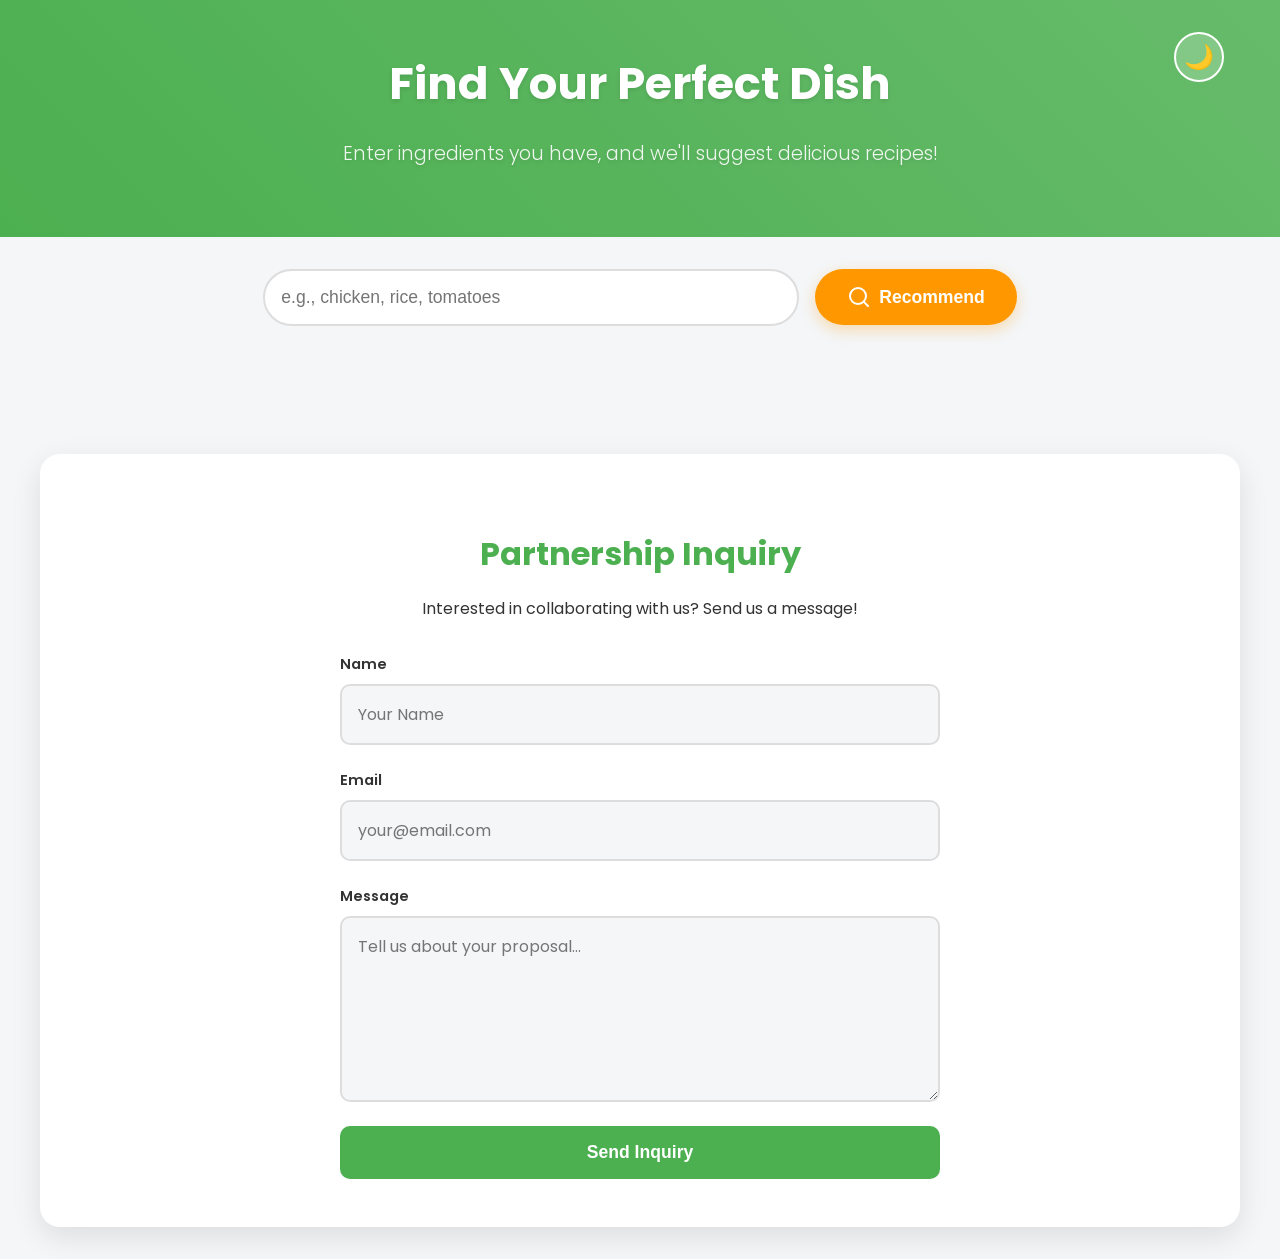
==== index.html @ 09ae9e9d "Add Formspree partnership inquiry form" ====
<!DOCTYPE html>
<html lang="en">
<head>
    <meta charset="UTF-8">
    <meta name="viewport" content="width=device-width, initial-scale=1.0">
    <title>Menu Recommender</title>
    <link rel="stylesheet" href="style.css">
    <link href="https://fonts.googleapis.com/css2?family=Poppins:wght@300;400;600;700&display=swap" rel="stylesheet">
</head>
<body>
    <header>
        <div class="header-content">
            <h1>Find Your Perfect Dish</h1>
            <p>Enter ingredients you have, and we'll suggest delicious recipes!</p>
            <button id="theme-toggle" class="theme-btn" aria-label="Toggle dark mode">
                <span class="icon-sun">☀️</span>
                <span class="icon-moon">🌙</span>
            </button>
        </div>
    </header>
    <main>
        <div class="input-section">
            <input type="text" id="ingredient-input" placeholder="e.g., chicken, rice, tomatoes">
            <button id="recommend-btn">
                <svg xmlns="http://www.w3.org/2000/svg" width="24" height="24" viewBox="0 0 24 24" fill="none" stroke="currentColor" stroke-width="2" stroke-linecap="round" stroke-linejoin="round" class="feather feather-search"><circle cx="11" cy="11" r="8"></circle><line x1="21" y1="21" x2="16.65" y2="16.65"></line></svg>
                <span>Recommend</span>
            </button>
        </div>
        <div id="results-container" class="results-grid">
            <!-- Recommended recipes will be inserted here -->
        </div>

        <section class="contact-section">
            <h2>Partnership Inquiry</h2>
            <p>Interested in collaborating with us? Send us a message!</p>
            <form action="https://formspree.io/f/mdawzoly" method="POST" class="contact-form">
                <div class="form-group">
                    <label for="name">Name</label>
                    <input type="text" id="name" name="name" required placeholder="Your Name">
                </div>
                <div class="form-group">
                    <label for="email">Email</label>
                    <input type="email" id="email" name="email" required placeholder="your@email.com">
                </div>
                <div class="form-group">
                    <label for="message">Message</label>
                    <textarea id="message" name="message" required placeholder="Tell us about your proposal..."></textarea>
                </div>
                <button type="submit" class="submit-btn">Send Inquiry</button>
            </form>
        </section>
    </main>

    <template id="recipe-card-template">
        <style>
            .recipe-card {
                background-color: var(--card-background, #fff);
                border-radius: 15px;
                box-shadow: 0 10px 20px rgba(0,0,0,0.1), 0 6px 6px rgba(0,0,0,0.15);
                overflow: hidden;
                transition: transform 0.3s ease, box-shadow 0.3s ease;
                display: flex;
                flex-direction: column;
                height: 100%;
            }
            .recipe-card:hover {
                transform: translateY(-5px);
                box-shadow: 0 15px 30px rgba(0,0,0,0.15), 0 10px 10px rgba(0,0,0,0.2);
            }
            .card-image {
                width: 100%;
                height: 180px;
                object-fit: cover;
            }
            .card-content {
                padding: 20px;
                display: flex;
                flex-direction: column;
                flex-grow: 1;
            }
            .card-title {
                font-size: 1.5rem;
                font-weight: 600;
                color: var(--text-color, #333);
                margin: 0 0 10px;
            }
            .card-description {
                font-size: 1rem;
                color: var(--text-color, #666);
                flex-grow: 1;
            }
        </style>
        <div class="recipe-card">
            <img class="card-image" src="https://via.placeholder.com/300x180" alt="Recipe Image">
            <div class="card-content">
                <h3 class="card-title"></h3>
                <p class="card-description"></p>
            </div>
        </div>
    </template>

    <script src="main.js" type="module"></script>
</body>
</html>
---- style.css ----
:root {
    --primary-color: #4CAF50;
    --secondary-color: #FF9800;
    --text-color: #333;
    --background-color: #f4f6f8;
    --card-background: #ffffff;
    --shadow-color: rgba(0, 0, 0, 0.1);
    --input-border: #ddd;
    --transition-speed: 0.3s;
}

[data-theme='dark'] {
    --text-color: #e0e0e0;
    --background-color: #121212;
    --card-background: #1e1e1e;
    --shadow-color: rgba(0, 0, 0, 0.5);
    --input-border: #444;
}

body {
    font-family: 'Poppins', sans-serif;
    background-color: var(--background-color);
    color: var(--text-color);
    margin: 0;
    line-height: 1.6;
    transition: background-color var(--transition-speed), color var(--transition-speed);
}

header {
    background-color: var(--primary-color);
    color: white;
    padding: 3rem 1rem;
    background: linear-gradient(45deg, var(--primary-color), #66BB6A);
    text-shadow: 0 2px 4px var(--shadow-color);
    position: relative;
}

.header-content {
    max-width: 1200px;
    margin: 0 auto;
    position: relative;
    text-align: center;
}

.theme-btn {
    position: absolute;
    top: -1rem;
    right: 1rem;
    background: rgba(255, 255, 255, 0.2);
    border: 2px solid white;
    border-radius: 50%;
    width: 50px;
    height: 50px;
    cursor: pointer;
    display: flex;
    justify-content: center;
    align-items: center;
    font-size: 1.5rem;
    transition: all 0.3s ease;
}

.theme-btn:hover {
    background: rgba(255, 255, 255, 0.4);
    transform: scale(1.1);
}

/* Toggle icons */
[data-theme='dark'] .icon-sun { display: block; }
[data-theme='dark'] .icon-moon { display: none; }
[data-theme='light'] .icon-sun { display: none; }
[data-theme='light'] .icon-moon { display: block; }
.icon-sun, .icon-moon { transition: opacity 0.3s ease; }

header h1 {
    margin: 0;
    font-size: 2.8rem;
    font-weight: 700;
}

header p {
    font-size: 1.2rem;
    font-weight: 300;
    opacity: 0.9;
}

main {
    max-width: 1200px;
    margin: 2rem auto;
    padding: 0 1rem;
}

.input-section {
    display: flex;
    justify-content: center;
    align-items: center;
    margin-bottom: 3rem;
    gap: 1rem;
}

#ingredient-input {
    width: 60%;
    max-width: 500px;
    padding: 1rem;
    font-size: 1.1rem;
    border: 2px solid var(--input-border);
    border-radius: 50px;
    background-color: var(--card-background);
    color: var(--text-color);
    transition: all 0.3s ease;
}

#ingredient-input:focus {
    outline: none;
    border-color: var(--primary-color);
    box-shadow: 0 0 15px rgba(76, 175, 80, 0.3);
}

/* Contact Form Styles */
.contact-section {
    margin-top: 5rem;
    padding: 3rem;
    background-color: var(--card-background);
    border-radius: 20px;
    box-shadow: 0 10px 30px var(--shadow-color);
    text-align: center;
}

.contact-section h2 {
    font-size: 2rem;
    margin-bottom: 1rem;
    color: var(--primary-color);
}

.contact-form {
    max-width: 600px;
    margin: 2rem auto 0;
    text-align: left;
    display: flex;
    flex-direction: column;
    gap: 1.5rem;
}

.form-group {
    display: flex;
    flex-direction: column;
    gap: 0.5rem;
}

.form-group label {
    font-weight: 600;
    font-size: 0.9rem;
}

.form-group input,
.form-group textarea {
    padding: 1rem;
    border: 2px solid var(--input-border);
    border-radius: 10px;
    background-color: var(--background-color);
    color: var(--text-color);
    font-family: inherit;
    font-size: 1rem;
    transition: border-color 0.3s ease;
}

.form-group textarea {
    height: 150px;
    resize: vertical;
}

.form-group input:focus,
.form-group textarea:focus {
    outline: none;
    border-color: var(--primary-color);
}

.submit-btn {
    padding: 1rem;
    font-size: 1.1rem;
    font-weight: 700;
    background-color: var(--primary-color);
    color: white;
    border: none;
    border-radius: 10px;
    cursor: pointer;
    transition: transform 0.2s ease, background-color 0.3s ease;
}

.submit-btn:hover {
    background-color: #43A047;
    transform: translateY(-2px);
}

#recommend-btn {
    padding: 1rem 2rem;
    font-size: 1.1rem;
    font-weight: 600;
    background-color: var(--secondary-color);
    color: white;
    border: none;
    border-radius: 50px;
    cursor: pointer;
    display: flex;
    align-items: center;
    gap: 0.5rem;
    transition: all 0.3s ease;
    box-shadow: 0 5px 15px rgba(255, 152, 0, 0.3);
}

#recommend-btn:hover {
    background-color: #FB8C00;
    transform: translateY(-2px);
    box-shadow: 0 8px 20px rgba(255, 152, 0, 0.4);
}

#recommend-btn svg {
    stroke: white;
}

.results-grid {
    display: grid;
    grid-template-columns: repeat(auto-fill, minmax(300px, 1fr));
    gap: 2rem;
}

/* Responsive adjustments */
@media (max-width: 768px) {
    header h1 {
        font-size: 2.2rem;
    }
    .input-section {
        flex-direction: column;
    }
    #ingredient-input {
        width: 90%;
    }
}
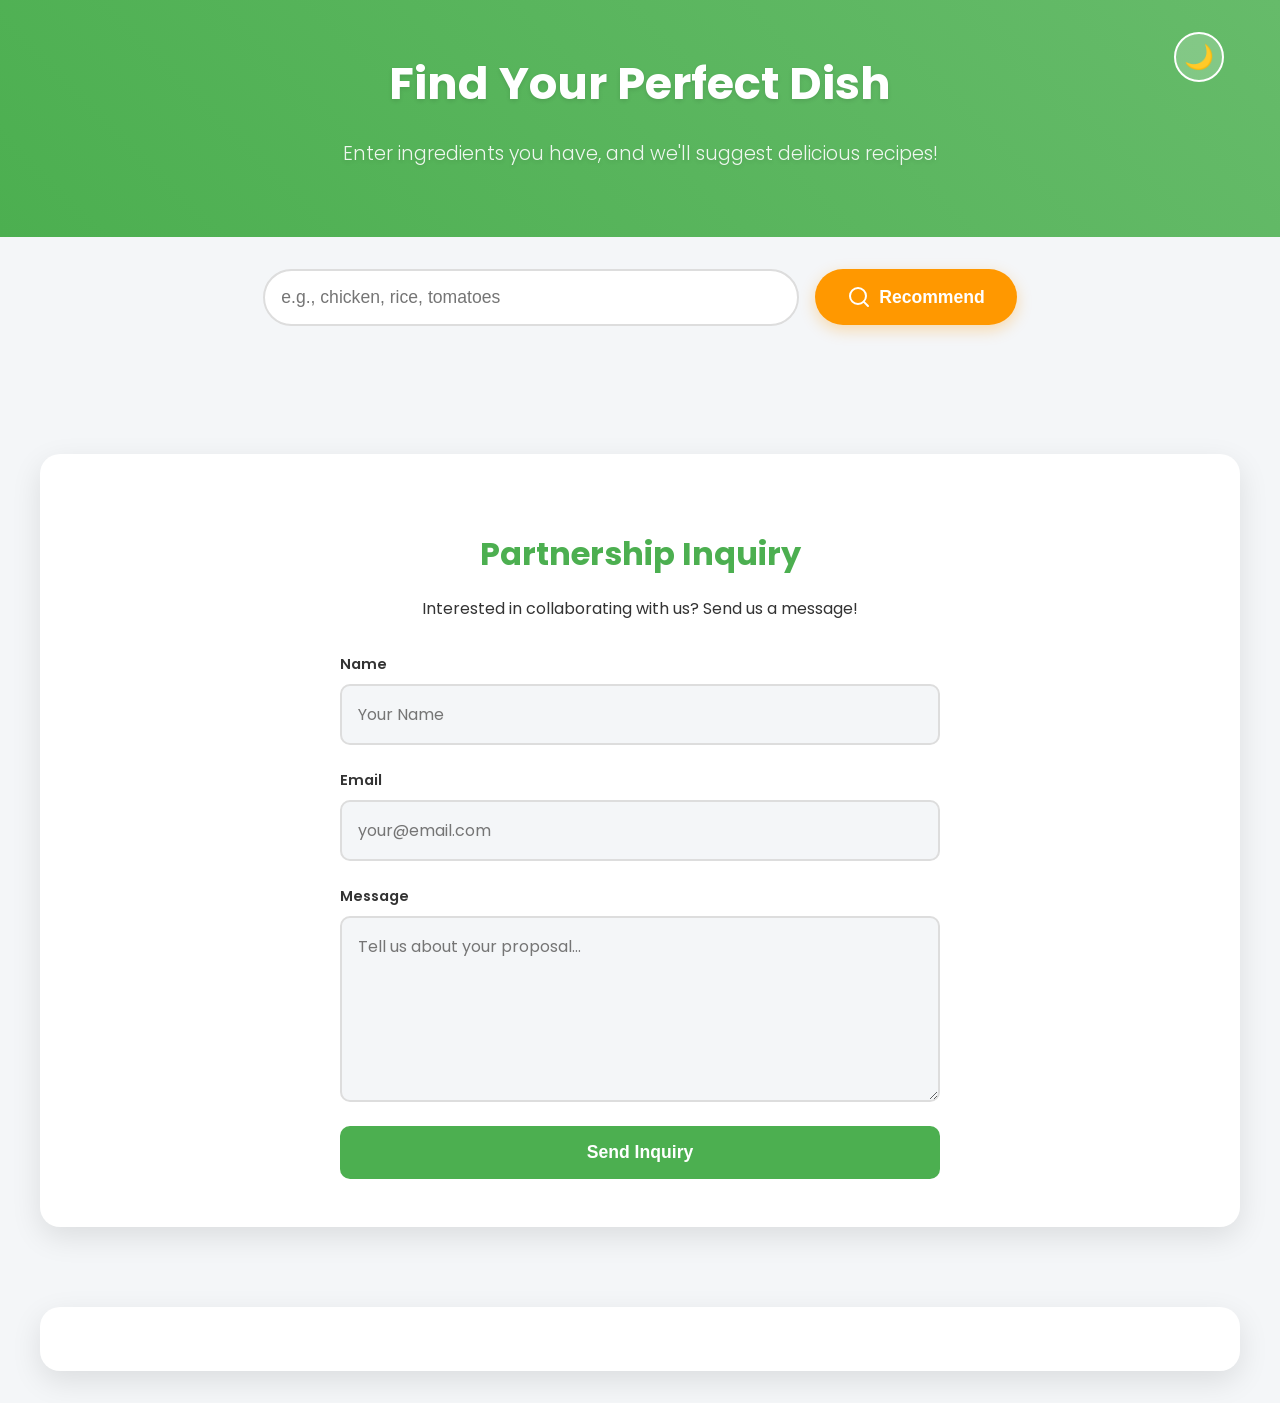
==== commit 79bfdf99: "Add Disqus comment section" ====
--- a/index.html
+++ b/index.html
@@ -48,6 +48,28 @@
                 </div>
                 <button type="submit" class="submit-btn">Send Inquiry</button>
             </form>
+        </section>
+
+        <section class="comments-section">
+            <div id="disqus_thread"></div>
+            <script>
+                /**
+                *  RECOMMENDED CONFIGURATION VARIABLES: EDIT AND UNCOMMENT THE SECTION BELOW TO INSERT DYNAMIC VALUES FROM YOUR PLATFORM OR CMS.
+                *  LEARN WHY DEFINING THESE VARIABLES IS IMPORTANT: https://disqus.com/admin/universalcode/#configuration-variables    */
+                /*
+                var disqus_config = function () {
+                this.page.url = PAGE_URL;  // Replace PAGE_URL with your page's canonical URL variable
+                this.page.identifier = PAGE_IDENTIFIER; // Replace PAGE_IDENTIFIER with your page's unique identifier variable
+                };
+                */
+                (function() { // DON'T EDIT BELOW THIS LINE
+                var d = document, s = d.createElement('script');
+                s.src = 'https://zucchini.disqus.com/embed.js';
+                s.setAttribute('data-timestamp', +new Date());
+                (d.head || d.body).appendChild(s);
+                })();
+            </script>
+            <noscript>Please enable JavaScript to view the <a href="https://disqus.com/?ref_noscript">comments powered by Disqus.</a></noscript>
         </section>
     </main>
 
--- a/style.css
+++ b/style.css
@@ -189,6 +189,14 @@
 .submit-btn:hover {
     background-color: #43A047;
     transform: translateY(-2px);
+}
+
+.comments-section {
+    margin-top: 5rem;
+    padding: 2rem;
+    background-color: var(--card-background);
+    border-radius: 20px;
+    box-shadow: 0 10px 30px var(--shadow-color);
 }
 
 #recommend-btn {
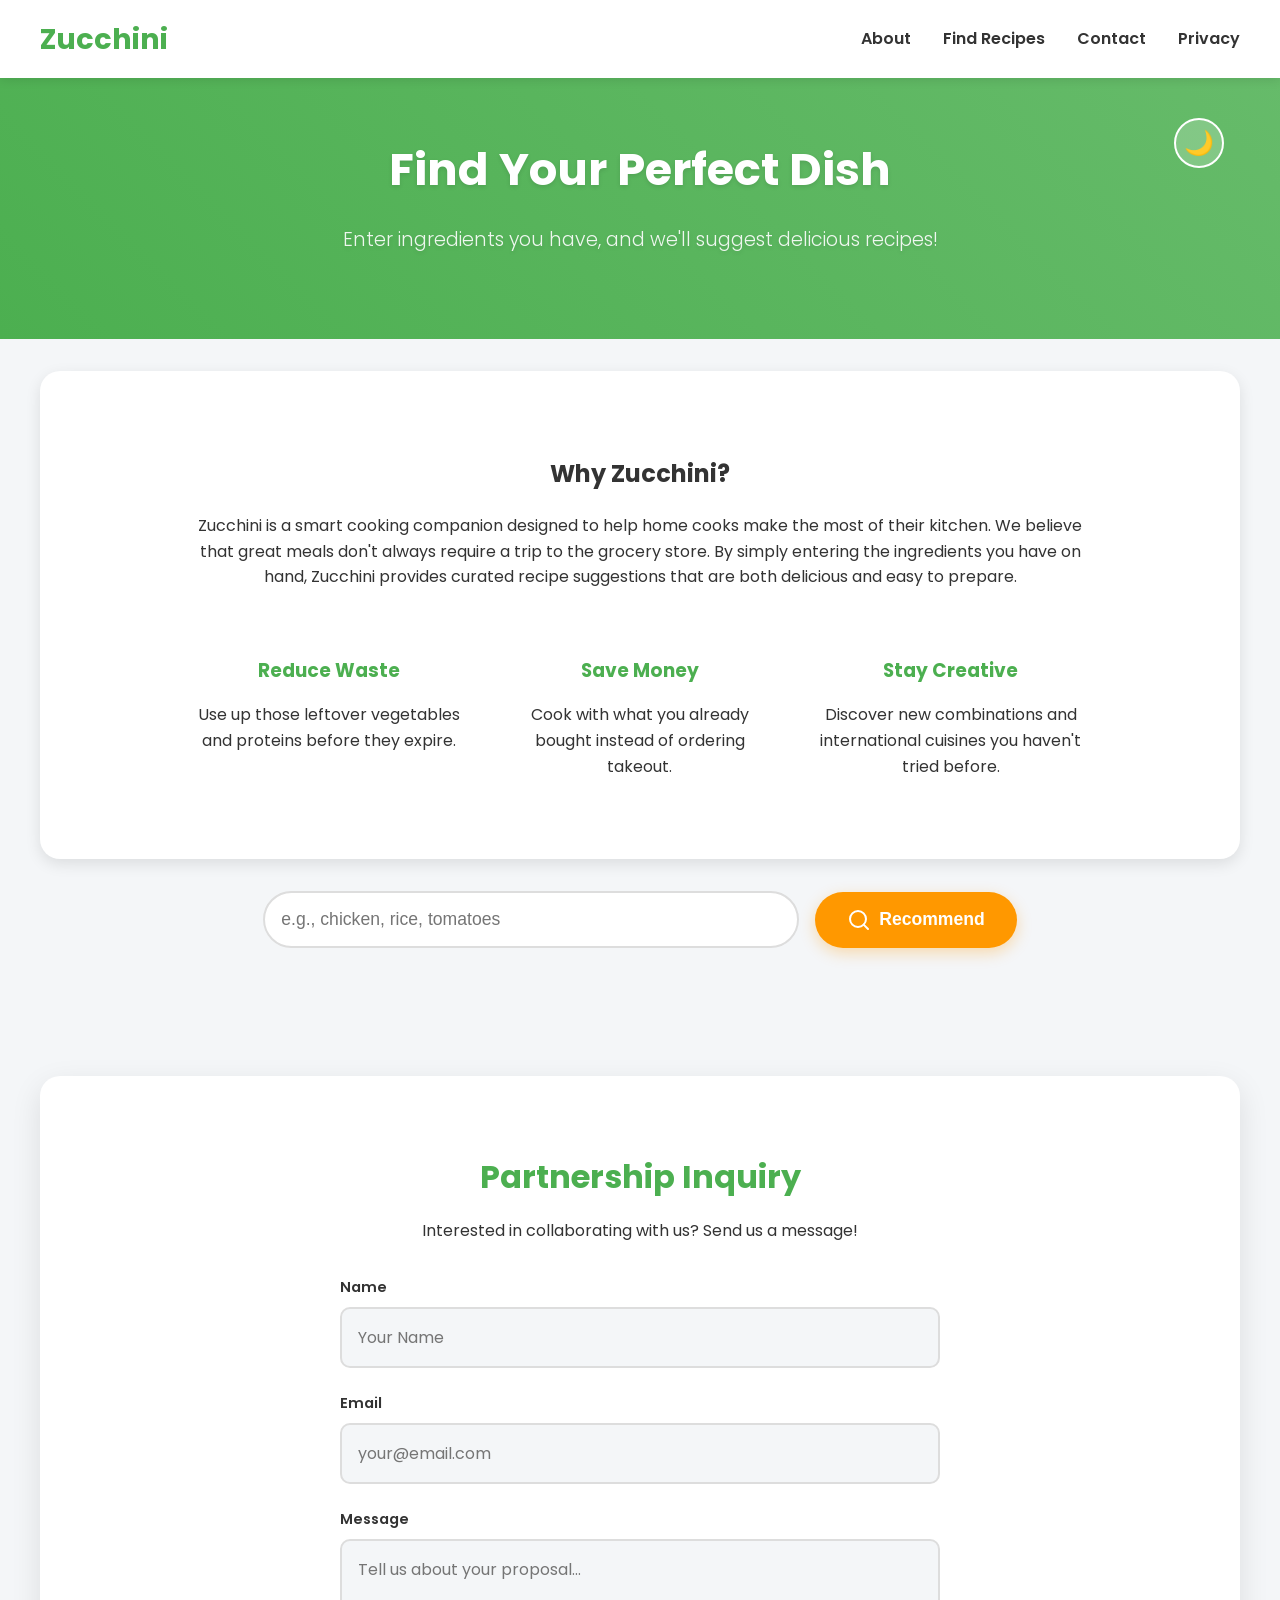
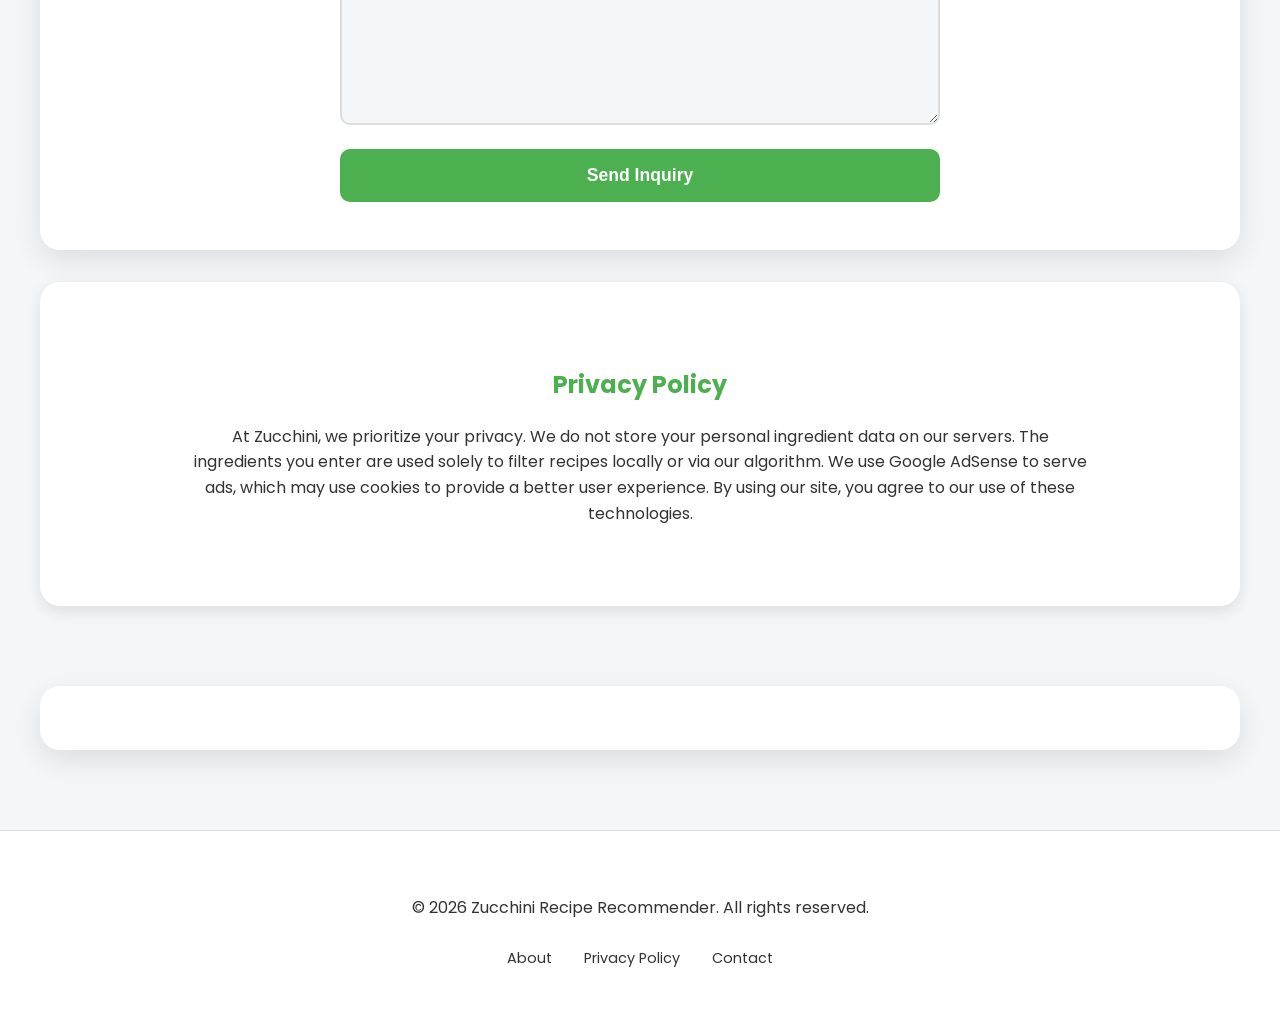
==== commit 97ce292c: "Optimize for AdSense approval: add navigation, footer, about section, and privacy policy" ====
--- a/index.html
+++ b/index.html
@@ -3,11 +3,27 @@
 <head>
     <meta charset="UTF-8">
     <meta name="viewport" content="width=device-width, initial-scale=1.0">
-    <title>Menu Recommender</title>
+    <title>Zucchini - Smart Ingredient-Based Recipe Recommender</title>
+    <meta name="description" content="Discover delicious recipes based on the ingredients you already have. Zucchini helps you reduce food waste and cook creative meals every day.">
+    <meta name="google-adsense-account" content="ca-pub-8431660911273311">
+    <script async src="https://pagead2.googlesyndication.com/pagead/js/adsbygoogle.js?client=ca-pub-8431660911273311"
+     crossorigin="anonymous"></script>
     <link rel="stylesheet" href="style.css">
     <link href="https://fonts.googleapis.com/css2?family=Poppins:wght@300;400;600;700&display=swap" rel="stylesheet">
 </head>
 <body>
+    <nav class="navbar">
+        <div class="nav-container">
+            <a href="#" class="nav-logo">Zucchini</a>
+            <ul class="nav-links">
+                <li><a href="#about">About</a></li>
+                <li><a href="#recommend">Find Recipes</a></li>
+                <li><a href="#contact">Contact</a></li>
+                <li><a href="#privacy">Privacy</a></li>
+            </ul>
+        </div>
+    </nav>
+
     <header>
         <div class="header-content">
             <h1>Find Your Perfect Dish</h1>
@@ -18,19 +34,42 @@
             </button>
         </div>
     </header>
+
     <main>
-        <div class="input-section">
+        <section id="about" class="intro-section">
+            <div class="section-container">
+                <h2>Why Zucchini?</h2>
+                <p>Zucchini is a smart cooking companion designed to help home cooks make the most of their kitchen. We believe that great meals don't always require a trip to the grocery store. By simply entering the ingredients you have on hand, Zucchini provides curated recipe suggestions that are both delicious and easy to prepare.</p>
+                <div class="benefits-grid">
+                    <div class="benefit-item">
+                        <h3>Reduce Waste</h3>
+                        <p>Use up those leftover vegetables and proteins before they expire.</p>
+                    </div>
+                    <div class="benefit-item">
+                        <h3>Save Money</h3>
+                        <p>Cook with what you already bought instead of ordering takeout.</p>
+                    </div>
+                    <div class="benefit-item">
+                        <h3>Stay Creative</h3>
+                        <p>Discover new combinations and international cuisines you haven't tried before.</p>
+                    </div>
+                </div>
+            </div>
+        </section>
+
+        <section id="recommend" class="input-section">
             <input type="text" id="ingredient-input" placeholder="e.g., chicken, rice, tomatoes">
             <button id="recommend-btn">
                 <svg xmlns="http://www.w3.org/2000/svg" width="24" height="24" viewBox="0 0 24 24" fill="none" stroke="currentColor" stroke-width="2" stroke-linecap="round" stroke-linejoin="round" class="feather feather-search"><circle cx="11" cy="11" r="8"></circle><line x1="21" y1="21" x2="16.65" y2="16.65"></line></svg>
                 <span>Recommend</span>
             </button>
-        </div>
+        </section>
+
         <div id="results-container" class="results-grid">
             <!-- Recommended recipes will be inserted here -->
         </div>
 
-        <section class="contact-section">
+        <section id="contact" class="contact-section">
             <h2>Partnership Inquiry</h2>
             <p>Interested in collaborating with us? Send us a message!</p>
             <form action="https://formspree.io/f/mdawzoly" method="POST" class="contact-form">
@@ -48,6 +87,13 @@
                 </div>
                 <button type="submit" class="submit-btn">Send Inquiry</button>
             </form>
+        </section>
+
+        <section id="privacy" class="privacy-section">
+            <div class="section-container">
+                <h2>Privacy Policy</h2>
+                <p>At Zucchini, we prioritize your privacy. We do not store your personal ingredient data on our servers. The ingredients you enter are used solely to filter recipes locally or via our algorithm. We use Google AdSense to serve ads, which may use cookies to provide a better user experience. By using our site, you agree to our use of these technologies.</p>
+            </div>
         </section>
 
         <section class="comments-section">
@@ -72,6 +118,17 @@
             <noscript>Please enable JavaScript to view the <a href="https://disqus.com/?ref_noscript">comments powered by Disqus.</a></noscript>
         </section>
     </main>
+
+    <footer>
+        <div class="footer-content">
+            <p>&copy; 2026 Zucchini Recipe Recommender. All rights reserved.</p>
+            <ul class="footer-links">
+                <li><a href="#about">About</a></li>
+                <li><a href="#privacy">Privacy Policy</a></li>
+                <li><a href="#contact">Contact</a></li>
+            </ul>
+        </div>
+    </footer>
 
     <template id="recipe-card-template">
         <style>
--- a/style.css
+++ b/style.css
@@ -24,15 +24,122 @@
     margin: 0;
     line-height: 1.6;
     transition: background-color var(--transition-speed), color var(--transition-speed);
+    padding-top: 70px; /* For fixed navbar */
+}
+
+/* Navbar */
+.navbar {
+    position: fixed;
+    top: 0;
+    width: 100%;
+    background-color: var(--card-background);
+    box-shadow: 0 2px 10px var(--shadow-color);
+    z-index: 1000;
+    padding: 1rem 0;
+}
+
+.nav-container {
+    max-width: 1200px;
+    margin: 0 auto;
+    display: flex;
+    justify-content: space-between;
+    align-items: center;
+    padding: 0 1rem;
+}
+
+.nav-logo {
+    font-size: 1.8rem;
+    font-weight: 700;
+    color: var(--primary-color);
+    text-decoration: none;
+}
+
+.nav-links {
+    list-style: none;
+    display: flex;
+    gap: 2rem;
+    margin: 0;
+    padding: 0;
+}
+
+.nav-links a {
+    text-decoration: none;
+    color: var(--text-color);
+    font-weight: 600;
+    transition: color 0.3s ease;
+}
+
+.nav-links a:hover {
+    color: var(--primary-color);
 }
 
 header {
     background-color: var(--primary-color);
     color: white;
-    padding: 3rem 1rem;
+    padding: 4rem 1rem;
     background: linear-gradient(45deg, var(--primary-color), #66BB6A);
     text-shadow: 0 2px 4px var(--shadow-color);
     position: relative;
+    margin-bottom: 2rem;
+}
+
+/* Section Containers */
+.section-container {
+    max-width: 900px;
+    margin: 0 auto;
+    text-align: center;
+}
+
+.intro-section, .privacy-section {
+    padding: 4rem 1rem;
+    background-color: var(--card-background);
+    margin: 2rem 0;
+    border-radius: 20px;
+    box-shadow: 0 5px 15px var(--shadow-color);
+}
+
+.benefits-grid {
+    display: grid;
+    grid-template-columns: repeat(auto-fit, minmax(250px, 1fr));
+    gap: 2rem;
+    margin-top: 3rem;
+}
+
+.benefit-item h3 {
+    color: var(--primary-color);
+    margin-bottom: 1rem;
+}
+
+.privacy-section h2 {
+    color: var(--primary-color);
+}
+
+/* Footer */
+footer {
+    background-color: var(--card-background);
+    padding: 3rem 1rem;
+    margin-top: 5rem;
+    border-top: 1px solid var(--input-border);
+    text-align: center;
+}
+
+.footer-links {
+    list-style: none;
+    display: flex;
+    justify-content: center;
+    gap: 2rem;
+    margin-top: 1.5rem;
+    padding: 0;
+}
+
+.footer-links a {
+    color: var(--text-color);
+    text-decoration: none;
+    font-size: 0.9rem;
+}
+
+.footer-links a:hover {
+    color: var(--primary-color);
 }
 
 .header-content {
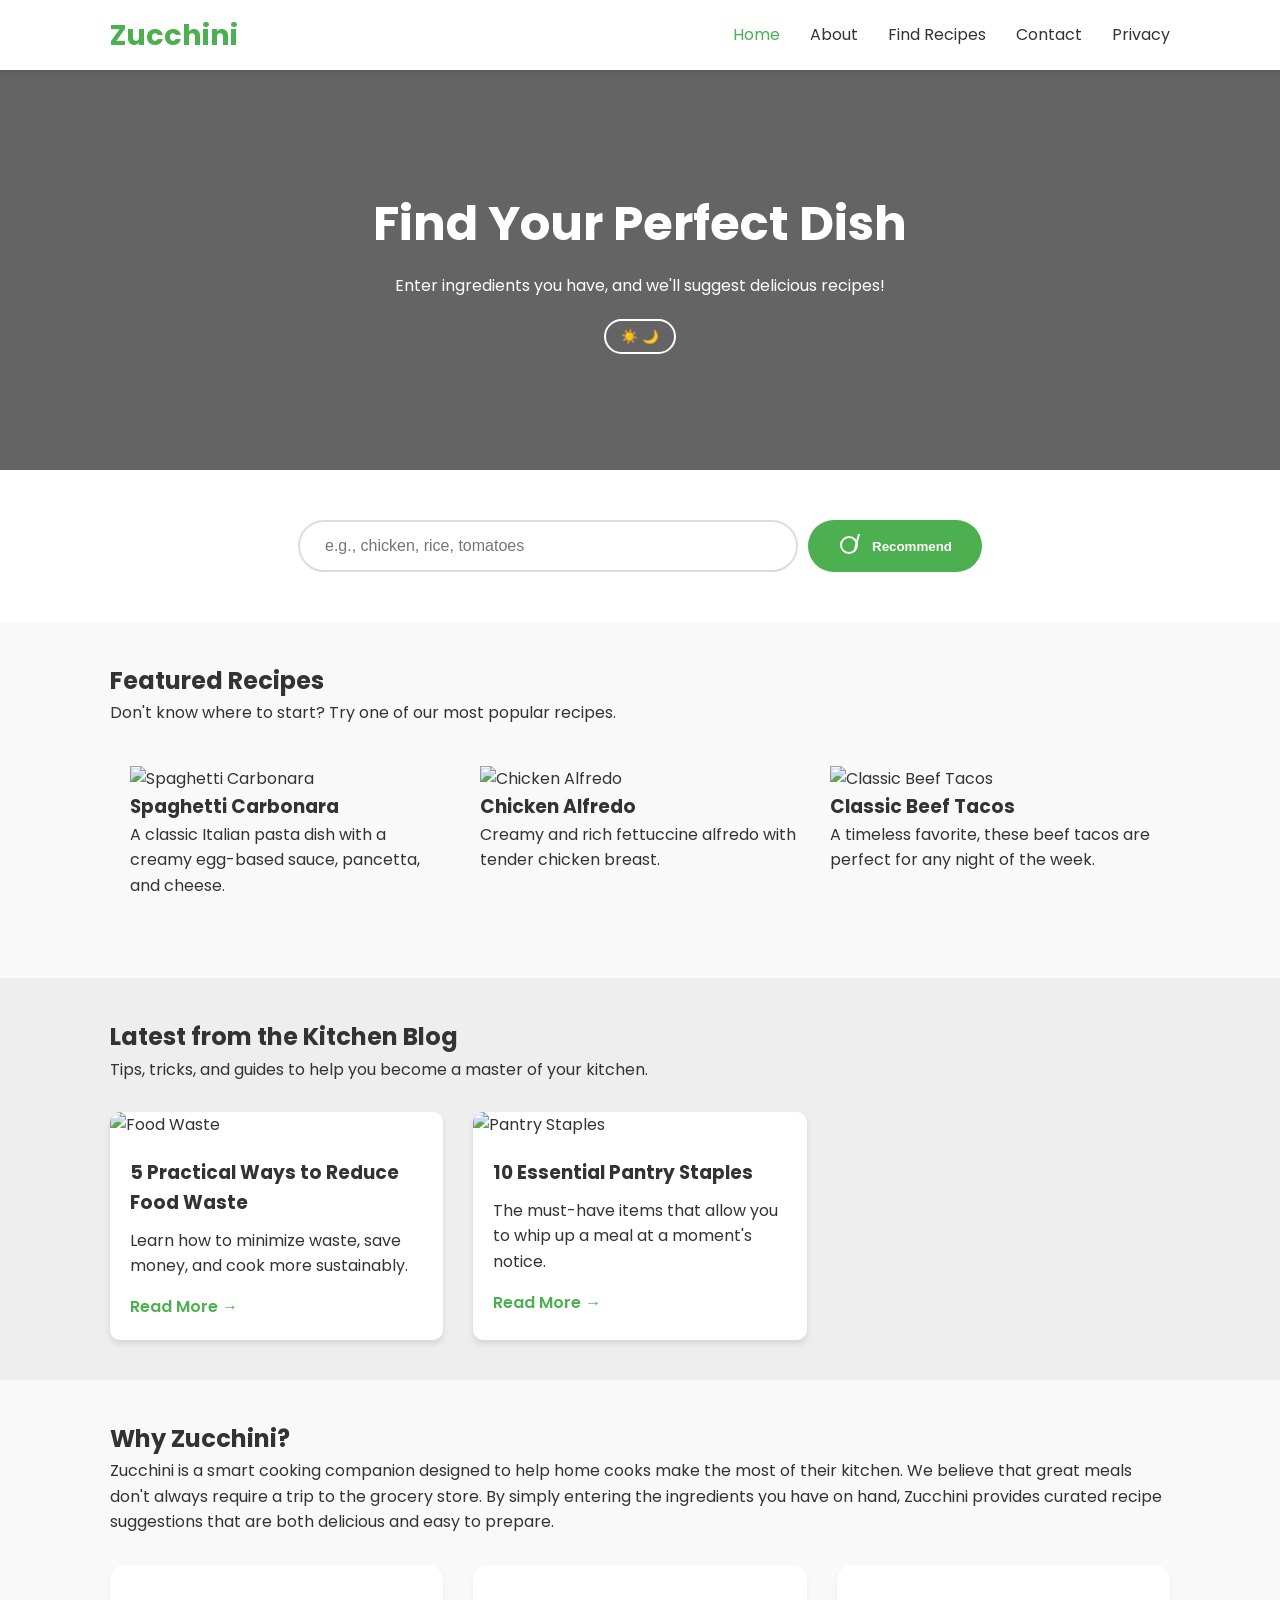
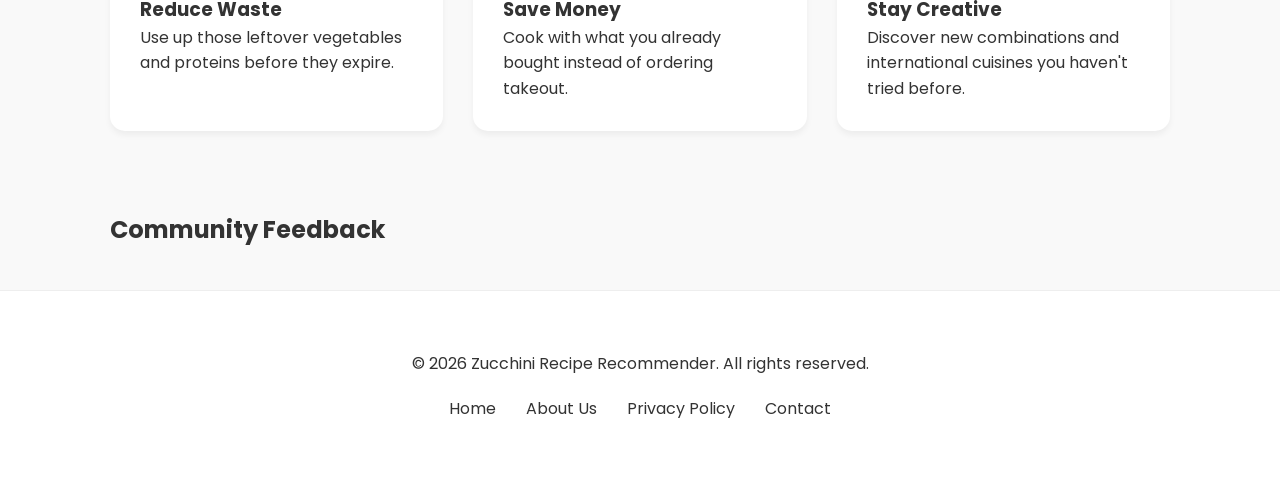
==== commit 62df624b: "feat: restructure site for AdSense approval with multi-page support and blog content" ====
--- a/index.html
+++ b/index.html
@@ -14,12 +14,13 @@
 <body>
     <nav class="navbar">
         <div class="nav-container">
-            <a href="#" class="nav-logo">Zucchini</a>
+            <a href="index.html" class="nav-logo">Zucchini</a>
             <ul class="nav-links">
-                <li><a href="#about">About</a></li>
+                <li><a href="index.html" class="active">Home</a></li>
+                <li><a href="about.html">About</a></li>
                 <li><a href="#recommend">Find Recipes</a></li>
-                <li><a href="#contact">Contact</a></li>
-                <li><a href="#privacy">Privacy</a></li>
+                <li><a href="contact.html">Contact</a></li>
+                <li><a href="privacy.html">Privacy</a></li>
             </ul>
         </div>
     </nav>
@@ -36,20 +37,65 @@
     </header>
 
     <main>
+        <section id="recommend" class="input-section">
+            <div class="section-container" style="padding: 0; width: 100%;">
+                <div style="display: flex; gap: 10px; justify-content: center;">
+                    <input type="text" id="ingredient-input" placeholder="e.g., chicken, rice, tomatoes">
+                    <button id="recommend-btn">
+                        <svg xmlns="http://www.w3.org/2000/svg" width="24" height="24" viewBox="0 0 24 24" fill="none" stroke="currentColor" stroke-width="2" stroke-linecap="round" stroke-linejoin="round" class="feather feather-search"><circle cx="11" cy="11" r="8"></circle><line x1="21" cy="21" x2="16.65" y2="16.65"></line></svg>
+                        <span>Recommend</span>
+                    </button>
+                </div>
+            </div>
+        </section>
+
+        <section class="section-container">
+            <h2>Featured Recipes</h2>
+            <p>Don't know where to start? Try one of our most popular recipes.</p>
+            <div id="results-container" class="results-grid">
+                <!-- Featured recipes will be inserted here by main.js on load -->
+            </div>
+        </section>
+
+        <section class="featured-articles">
+            <div class="section-container">
+                <h2>Latest from the Kitchen Blog</h2>
+                <p>Tips, tricks, and guides to help you become a master of your kitchen.</p>
+                <div class="article-grid">
+                    <article class="article-card">
+                        <img src="https://images.unsplash.com/photo-1542838132-92c53300491e?ixlib=rb-1.2.1&auto=format&fit=crop&w=800&q=80" alt="Food Waste">
+                        <div class="article-card-content">
+                            <h3>5 Practical Ways to Reduce Food Waste</h3>
+                            <p>Learn how to minimize waste, save money, and cook more sustainably.</p>
+                            <a href="blog/how-to-reduce-food-waste.html" class="read-more">Read More &rarr;</a>
+                        </div>
+                    </article>
+                    <article class="article-card">
+                        <img src="https://images.unsplash.com/photo-1584473457406-6240486418e9?ixlib=rb-1.2.1&auto=format&fit=crop&w=800&q=80" alt="Pantry Staples">
+                        <div class="article-card-content">
+                            <h3>10 Essential Pantry Staples</h3>
+                            <p>The must-have items that allow you to whip up a meal at a moment's notice.</p>
+                            <a href="blog/essential-pantry-staples.html" class="read-more">Read More &rarr;</a>
+                        </div>
+                    </article>
+                </div>
+            </div>
+        </section>
+
         <section id="about" class="intro-section">
             <div class="section-container">
                 <h2>Why Zucchini?</h2>
                 <p>Zucchini is a smart cooking companion designed to help home cooks make the most of their kitchen. We believe that great meals don't always require a trip to the grocery store. By simply entering the ingredients you have on hand, Zucchini provides curated recipe suggestions that are both delicious and easy to prepare.</p>
-                <div class="benefits-grid">
-                    <div class="benefit-item">
+                <div class="benefits-grid" style="display: grid; grid-template-columns: repeat(auto-fit, minmax(250px, 1fr)); gap: 30px; margin-top: 30px;">
+                    <div class="benefit-item" style="background: var(--card-background); padding: 30px; border-radius: 15px; box-shadow: 0 4px 6px rgba(0,0,0,0.05);">
                         <h3>Reduce Waste</h3>
                         <p>Use up those leftover vegetables and proteins before they expire.</p>
                     </div>
-                    <div class="benefit-item">
+                    <div class="benefit-item" style="background: var(--card-background); padding: 30px; border-radius: 15px; box-shadow: 0 4px 6px rgba(0,0,0,0.05);">
                         <h3>Save Money</h3>
                         <p>Cook with what you already bought instead of ordering takeout.</p>
                     </div>
-                    <div class="benefit-item">
+                    <div class="benefit-item" style="background: var(--card-background); padding: 30px; border-radius: 15px; box-shadow: 0 4px 6px rgba(0,0,0,0.05);">
                         <h3>Stay Creative</h3>
                         <p>Discover new combinations and international cuisines you haven't tried before.</p>
                     </div>
@@ -57,58 +103,11 @@
             </div>
         </section>
 
-        <section id="recommend" class="input-section">
-            <input type="text" id="ingredient-input" placeholder="e.g., chicken, rice, tomatoes">
-            <button id="recommend-btn">
-                <svg xmlns="http://www.w3.org/2000/svg" width="24" height="24" viewBox="0 0 24 24" fill="none" stroke="currentColor" stroke-width="2" stroke-linecap="round" stroke-linejoin="round" class="feather feather-search"><circle cx="11" cy="11" r="8"></circle><line x1="21" y1="21" x2="16.65" y2="16.65"></line></svg>
-                <span>Recommend</span>
-            </button>
-        </section>
-
-        <div id="results-container" class="results-grid">
-            <!-- Recommended recipes will be inserted here -->
-        </div>
-
-        <section id="contact" class="contact-section">
-            <h2>Partnership Inquiry</h2>
-            <p>Interested in collaborating with us? Send us a message!</p>
-            <form action="https://formspree.io/f/mdawzoly" method="POST" class="contact-form">
-                <div class="form-group">
-                    <label for="name">Name</label>
-                    <input type="text" id="name" name="name" required placeholder="Your Name">
-                </div>
-                <div class="form-group">
-                    <label for="email">Email</label>
-                    <input type="email" id="email" name="email" required placeholder="your@email.com">
-                </div>
-                <div class="form-group">
-                    <label for="message">Message</label>
-                    <textarea id="message" name="message" required placeholder="Tell us about your proposal..."></textarea>
-                </div>
-                <button type="submit" class="submit-btn">Send Inquiry</button>
-            </form>
-        </section>
-
-        <section id="privacy" class="privacy-section">
-            <div class="section-container">
-                <h2>Privacy Policy</h2>
-                <p>At Zucchini, we prioritize your privacy. We do not store your personal ingredient data on our servers. The ingredients you enter are used solely to filter recipes locally or via our algorithm. We use Google AdSense to serve ads, which may use cookies to provide a better user experience. By using our site, you agree to our use of these technologies.</p>
-            </div>
-        </section>
-
-        <section class="comments-section">
+        <section class="comments-section section-container">
+            <h2>Community Feedback</h2>
             <div id="disqus_thread"></div>
             <script>
-                /**
-                *  RECOMMENDED CONFIGURATION VARIABLES: EDIT AND UNCOMMENT THE SECTION BELOW TO INSERT DYNAMIC VALUES FROM YOUR PLATFORM OR CMS.
-                *  LEARN WHY DEFINING THESE VARIABLES IS IMPORTANT: https://disqus.com/admin/universalcode/#configuration-variables    */
-                /*
-                var disqus_config = function () {
-                this.page.url = PAGE_URL;  // Replace PAGE_URL with your page's canonical URL variable
-                this.page.identifier = PAGE_IDENTIFIER; // Replace PAGE_IDENTIFIER with your page's unique identifier variable
-                };
-                */
-                (function() { // DON'T EDIT BELOW THIS LINE
+                (function() {
                 var d = document, s = d.createElement('script');
                 s.src = 'https://zucchini.disqus.com/embed.js';
                 s.setAttribute('data-timestamp', +new Date());
@@ -123,54 +122,17 @@
         <div class="footer-content">
             <p>&copy; 2026 Zucchini Recipe Recommender. All rights reserved.</p>
             <ul class="footer-links">
-                <li><a href="#about">About</a></li>
-                <li><a href="#privacy">Privacy Policy</a></li>
-                <li><a href="#contact">Contact</a></li>
+                <li><a href="index.html">Home</a></li>
+                <li><a href="about.html">About Us</a></li>
+                <li><a href="privacy.html">Privacy Policy</a></li>
+                <li><a href="contact.html">Contact</a></li>
             </ul>
         </div>
     </footer>
 
     <template id="recipe-card-template">
-        <style>
-            .recipe-card {
-                background-color: var(--card-background, #fff);
-                border-radius: 15px;
-                box-shadow: 0 10px 20px rgba(0,0,0,0.1), 0 6px 6px rgba(0,0,0,0.15);
-                overflow: hidden;
-                transition: transform 0.3s ease, box-shadow 0.3s ease;
-                display: flex;
-                flex-direction: column;
-                height: 100%;
-            }
-            .recipe-card:hover {
-                transform: translateY(-5px);
-                box-shadow: 0 15px 30px rgba(0,0,0,0.15), 0 10px 10px rgba(0,0,0,0.2);
-            }
-            .card-image {
-                width: 100%;
-                height: 180px;
-                object-fit: cover;
-            }
-            .card-content {
-                padding: 20px;
-                display: flex;
-                flex-direction: column;
-                flex-grow: 1;
-            }
-            .card-title {
-                font-size: 1.5rem;
-                font-weight: 600;
-                color: var(--text-color, #333);
-                margin: 0 0 10px;
-            }
-            .card-description {
-                font-size: 1rem;
-                color: var(--text-color, #666);
-                flex-grow: 1;
-            }
-        </style>
         <div class="recipe-card">
-            <img class="card-image" src="https://via.placeholder.com/300x180" alt="Recipe Image">
+            <img class="card-image" src="" alt="">
             <div class="card-content">
                 <h3 class="card-title"></h3>
                 <p class="card-description"></p>
@@ -178,6 +140,6 @@
         </div>
     </template>
 
-    <script src="main.js" type="module"></script>
+    <script src="main.js"></script>
 </body>
 </html>
--- a/style.css
+++ b/style.css
@@ -1,352 +1,297 @@
 :root {
     --primary-color: #4CAF50;
-    --secondary-color: #FF9800;
+    --secondary-color: #2E7D32;
+    --background-color: #f9f9f9;
     --text-color: #333;
-    --background-color: #f4f6f8;
-    --card-background: #ffffff;
-    --shadow-color: rgba(0, 0, 0, 0.1);
-    --input-border: #ddd;
-    --transition-speed: 0.3s;
-}
-
-[data-theme='dark'] {
+    --card-background: #fff;
+    --navbar-height: 70px;
+    --container-width: 1100px;
+}
+
+[data-theme="dark"] {
+    --primary-color: #66bb6a;
+    --secondary-color: #81c784;
+    --background-color: #121212;
     --text-color: #e0e0e0;
-    --background-color: #121212;
     --card-background: #1e1e1e;
-    --shadow-color: rgba(0, 0, 0, 0.5);
-    --input-border: #444;
+}
+
+* {
+    margin: 0;
+    padding: 0;
+    box-sizing: border-box;
 }
 
 body {
     font-family: 'Poppins', sans-serif;
     background-color: var(--background-color);
     color: var(--text-color);
-    margin: 0;
     line-height: 1.6;
-    transition: background-color var(--transition-speed), color var(--transition-speed);
-    padding-top: 70px; /* For fixed navbar */
+    transition: background-color 0.3s, color 0.3s;
+}
+
+a {
+    text-decoration: none;
+    color: inherit;
+}
+
+ul {
+    list-style: none;
+}
+
+.section-container {
+    max-width: var(--container-width);
+    margin: 0 auto;
+    padding: 40px 20px;
 }
 
 /* Navbar */
 .navbar {
-    position: fixed;
+    height: var(--navbar-height);
+    background-color: var(--card-background);
+    box-shadow: 0 2px 5px rgba(0,0,0,0.1);
+    position: sticky;
     top: 0;
-    width: 100%;
-    background-color: var(--card-background);
-    box-shadow: 0 2px 10px var(--shadow-color);
     z-index: 1000;
-    padding: 1rem 0;
 }
 
 .nav-container {
-    max-width: 1200px;
+    max-width: var(--container-width);
     margin: 0 auto;
     display: flex;
     justify-content: space-between;
     align-items: center;
-    padding: 0 1rem;
+    height: 100%;
+    padding: 0 20px;
 }
 
 .nav-logo {
     font-size: 1.8rem;
     font-weight: 700;
     color: var(--primary-color);
-    text-decoration: none;
 }
 
 .nav-links {
-    list-style: none;
-    display: flex;
-    gap: 2rem;
-    margin: 0;
-    padding: 0;
-}
-
-.nav-links a {
-    text-decoration: none;
-    color: var(--text-color);
+    display: flex;
+    gap: 30px;
+}
+
+.nav-links a:hover, .nav-links a.active {
+    color: var(--primary-color);
+}
+
+/* Header */
+header {
+    background: linear-gradient(rgba(0,0,0,0.6), rgba(0,0,0,0.6)), url('https://images.unsplash.com/photo-1490645935967-10de6ba17061?ixlib=rb-1.2.1&auto=format&fit=crop&w=1350&q=80');
+    background-size: cover;
+    background-position: center;
+    height: 400px;
+    display: flex;
+    align-items: center;
+    justify-content: center;
+    text-align: center;
+    color: #fff;
+}
+
+.header-content h1 {
+    font-size: 3rem;
+    margin-bottom: 10px;
+}
+
+.theme-btn {
+    background: none;
+    border: 2px solid #fff;
+    color: #fff;
+    padding: 8px 15px;
+    border-radius: 20px;
+    cursor: pointer;
+    margin-top: 20px;
+}
+
+/* Input Section */
+.input-section {
+    display: flex;
+    justify-content: center;
+    gap: 10px;
+    padding: 50px 20px;
+    background-color: var(--card-background);
+}
+
+#ingredient-input {
+    width: 100%;
+    max-width: 500px;
+    padding: 15px 25px;
+    border: 2px solid #ddd;
+    border-radius: 30px;
+    font-size: 1rem;
+    outline: none;
+}
+
+#recommend-btn {
+    background-color: var(--primary-color);
+    color: #fff;
+    border: none;
+    padding: 0 30px;
+    border-radius: 30px;
+    cursor: pointer;
     font-weight: 600;
-    transition: color 0.3s ease;
-}
-
-.nav-links a:hover {
-    color: var(--primary-color);
-}
-
-header {
-    background-color: var(--primary-color);
-    color: white;
-    padding: 4rem 1rem;
-    background: linear-gradient(45deg, var(--primary-color), #66BB6A);
-    text-shadow: 0 2px 4px var(--shadow-color);
-    position: relative;
-    margin-bottom: 2rem;
-}
-
-/* Section Containers */
-.section-container {
-    max-width: 900px;
-    margin: 0 auto;
-    text-align: center;
-}
-
-.intro-section, .privacy-section {
-    padding: 4rem 1rem;
-    background-color: var(--card-background);
-    margin: 2rem 0;
-    border-radius: 20px;
-    box-shadow: 0 5px 15px var(--shadow-color);
-}
-
-.benefits-grid {
-    display: grid;
-    grid-template-columns: repeat(auto-fit, minmax(250px, 1fr));
-    gap: 2rem;
-    margin-top: 3rem;
-}
-
-.benefit-item h3 {
-    color: var(--primary-color);
-    margin-bottom: 1rem;
-}
-
-.privacy-section h2 {
-    color: var(--primary-color);
-}
-
-/* Footer */
-footer {
-    background-color: var(--card-background);
-    padding: 3rem 1rem;
-    margin-top: 5rem;
-    border-top: 1px solid var(--input-border);
-    text-align: center;
-}
-
-.footer-links {
-    list-style: none;
-    display: flex;
-    justify-content: center;
-    gap: 2rem;
-    margin-top: 1.5rem;
-    padding: 0;
-}
-
-.footer-links a {
-    color: var(--text-color);
-    text-decoration: none;
-    font-size: 0.9rem;
-}
-
-.footer-links a:hover {
-    color: var(--primary-color);
-}
-
-.header-content {
-    max-width: 1200px;
-    margin: 0 auto;
-    position: relative;
-    text-align: center;
-}
-
-.theme-btn {
-    position: absolute;
-    top: -1rem;
-    right: 1rem;
-    background: rgba(255, 255, 255, 0.2);
-    border: 2px solid white;
-    border-radius: 50%;
-    width: 50px;
-    height: 50px;
-    cursor: pointer;
-    display: flex;
-    justify-content: center;
+    display: flex;
     align-items: center;
-    font-size: 1.5rem;
-    transition: all 0.3s ease;
-}
-
-.theme-btn:hover {
-    background: rgba(255, 255, 255, 0.4);
-    transform: scale(1.1);
-}
-
-/* Toggle icons */
-[data-theme='dark'] .icon-sun { display: block; }
-[data-theme='dark'] .icon-moon { display: none; }
-[data-theme='light'] .icon-sun { display: none; }
-[data-theme='light'] .icon-moon { display: block; }
-.icon-sun, .icon-moon { transition: opacity 0.3s ease; }
-
-header h1 {
-    margin: 0;
-    font-size: 2.8rem;
-    font-weight: 700;
-}
-
-header p {
-    font-size: 1.2rem;
-    font-weight: 300;
-    opacity: 0.9;
-}
-
-main {
-    max-width: 1200px;
-    margin: 2rem auto;
-    padding: 0 1rem;
-}
-
-.input-section {
-    display: flex;
-    justify-content: center;
-    align-items: center;
-    margin-bottom: 3rem;
-    gap: 1rem;
-}
-
-#ingredient-input {
-    width: 60%;
-    max-width: 500px;
-    padding: 1rem;
-    font-size: 1.1rem;
-    border: 2px solid var(--input-border);
-    border-radius: 50px;
-    background-color: var(--card-background);
-    color: var(--text-color);
-    transition: all 0.3s ease;
-}
-
-#ingredient-input:focus {
-    outline: none;
-    border-color: var(--primary-color);
-    box-shadow: 0 0 15px rgba(76, 175, 80, 0.3);
-}
-
-/* Contact Form Styles */
-.contact-section {
-    margin-top: 5rem;
-    padding: 3rem;
-    background-color: var(--card-background);
-    border-radius: 20px;
-    box-shadow: 0 10px 30px var(--shadow-color);
-    text-align: center;
-}
-
-.contact-section h2 {
-    font-size: 2rem;
-    margin-bottom: 1rem;
-    color: var(--primary-color);
-}
-
-.contact-form {
-    max-width: 600px;
-    margin: 2rem auto 0;
-    text-align: left;
-    display: flex;
-    flex-direction: column;
-    gap: 1.5rem;
-}
-
-.form-group {
-    display: flex;
-    flex-direction: column;
-    gap: 0.5rem;
-}
-
-.form-group label {
-    font-weight: 600;
-    font-size: 0.9rem;
-}
-
-.form-group input,
-.form-group textarea {
-    padding: 1rem;
-    border: 2px solid var(--input-border);
-    border-radius: 10px;
-    background-color: var(--background-color);
-    color: var(--text-color);
-    font-family: inherit;
-    font-size: 1rem;
-    transition: border-color 0.3s ease;
-}
-
-.form-group textarea {
-    height: 150px;
-    resize: vertical;
-}
-
-.form-group input:focus,
-.form-group textarea:focus {
-    outline: none;
-    border-color: var(--primary-color);
-}
-
-.submit-btn {
-    padding: 1rem;
-    font-size: 1.1rem;
-    font-weight: 700;
-    background-color: var(--primary-color);
-    color: white;
-    border: none;
-    border-radius: 10px;
-    cursor: pointer;
-    transition: transform 0.2s ease, background-color 0.3s ease;
-}
-
-.submit-btn:hover {
-    background-color: #43A047;
-    transform: translateY(-2px);
-}
-
-.comments-section {
-    margin-top: 5rem;
-    padding: 2rem;
-    background-color: var(--card-background);
-    border-radius: 20px;
-    box-shadow: 0 10px 30px var(--shadow-color);
-}
-
-#recommend-btn {
-    padding: 1rem 2rem;
-    font-size: 1.1rem;
-    font-weight: 600;
+    gap: 10px;
+    transition: background-color 0.3s;
+}
+
+#recommend-btn:hover {
     background-color: var(--secondary-color);
-    color: white;
-    border: none;
-    border-radius: 50px;
-    cursor: pointer;
-    display: flex;
-    align-items: center;
-    gap: 0.5rem;
-    transition: all 0.3s ease;
-    box-shadow: 0 5px 15px rgba(255, 152, 0, 0.3);
-}
-
-#recommend-btn:hover {
-    background-color: #FB8C00;
-    transform: translateY(-2px);
-    box-shadow: 0 8px 20px rgba(255, 152, 0, 0.4);
-}
-
-#recommend-btn svg {
-    stroke: white;
-}
-
+}
+
+/* Results Grid */
 .results-grid {
     display: grid;
     grid-template-columns: repeat(auto-fill, minmax(300px, 1fr));
-    gap: 2rem;
-}
-
-/* Responsive adjustments */
+    gap: 30px;
+    max-width: var(--container-width);
+    margin: 0 auto;
+    padding: 40px 20px;
+}
+
+/* Blog/Article Sections */
+.featured-articles {
+    background-color: #eee;
+}
+
+[data-theme="dark"] .featured-articles {
+    background-color: #1a1a1a;
+}
+
+.article-grid {
+    display: grid;
+    grid-template-columns: repeat(auto-fill, minmax(300px, 1fr));
+    gap: 30px;
+    margin-top: 30px;
+}
+
+.article-card {
+    background-color: var(--card-background);
+    border-radius: 10px;
+    overflow: hidden;
+    box-shadow: 0 4px 6px rgba(0,0,0,0.1);
+}
+
+.article-card img {
+    width: 100%;
+    height: 200px;
+    object-fit: cover;
+}
+
+.article-card-content {
+    padding: 20px;
+}
+
+.article-card-content h3 {
+    margin-bottom: 10px;
+}
+
+.read-more {
+    display: inline-block;
+    margin-top: 15px;
+    color: var(--primary-color);
+    font-weight: 600;
+}
+
+/* Content Pages */
+.content-page {
+    padding: 60px 0;
+}
+
+.lead {
+    font-size: 1.2rem;
+    color: var(--primary-color);
+    margin-bottom: 30px;
+}
+
+.about-grid, .contact-grid {
+    display: grid;
+    grid-template-columns: 1fr 1fr;
+    gap: 50px;
+    margin: 40px 0;
+}
+
+.about-image img {
+    width: 100%;
+    border-radius: 15px;
+}
+
+.contact-form .form-group {
+    margin-bottom: 20px;
+}
+
+.contact-form label {
+    display: block;
+    margin-bottom: 5px;
+}
+
+.contact-form input, .contact-form textarea, .contact-form select {
+    width: 100%;
+    padding: 12px;
+    border: 1px solid #ddd;
+    border-radius: 5px;
+    background-color: var(--card-background);
+    color: var(--text-color);
+}
+
+.submit-btn {
+    background-color: var(--primary-color);
+    color: #fff;
+    border: none;
+    padding: 12px 30px;
+    border-radius: 5px;
+    cursor: pointer;
+    font-size: 1rem;
+}
+
+/* Blog Post Page */
+.blog-post h1 {
+    font-size: 2.5rem;
+    margin-bottom: 10px;
+}
+
+.post-meta {
+    color: #888;
+    margin-bottom: 30px;
+}
+
+.featured-image {
+    width: 100%;
+    border-radius: 15px;
+    margin-bottom: 30px;
+}
+
+.blog-post h2 {
+    margin: 30px 0 15px;
+}
+
+/* Footer */
+footer {
+    background-color: var(--card-background);
+    padding: 60px 20px;
+    text-align: center;
+    border-top: 1px solid #eee;
+}
+
+.footer-links {
+    display: flex;
+    justify-content: center;
+    gap: 30px;
+    margin-top: 20px;
+}
+
+/* Responsive */
 @media (max-width: 768px) {
-    header h1 {
-        font-size: 2.2rem;
+    .about-grid, .contact-grid {
+        grid-template-columns: 1fr;
     }
-    .input-section {
-        flex-direction: column;
+    .header-content h1 {
+        font-size: 2rem;
     }
-    #ingredient-input {
-        width: 90%;
-    }
-}
+}
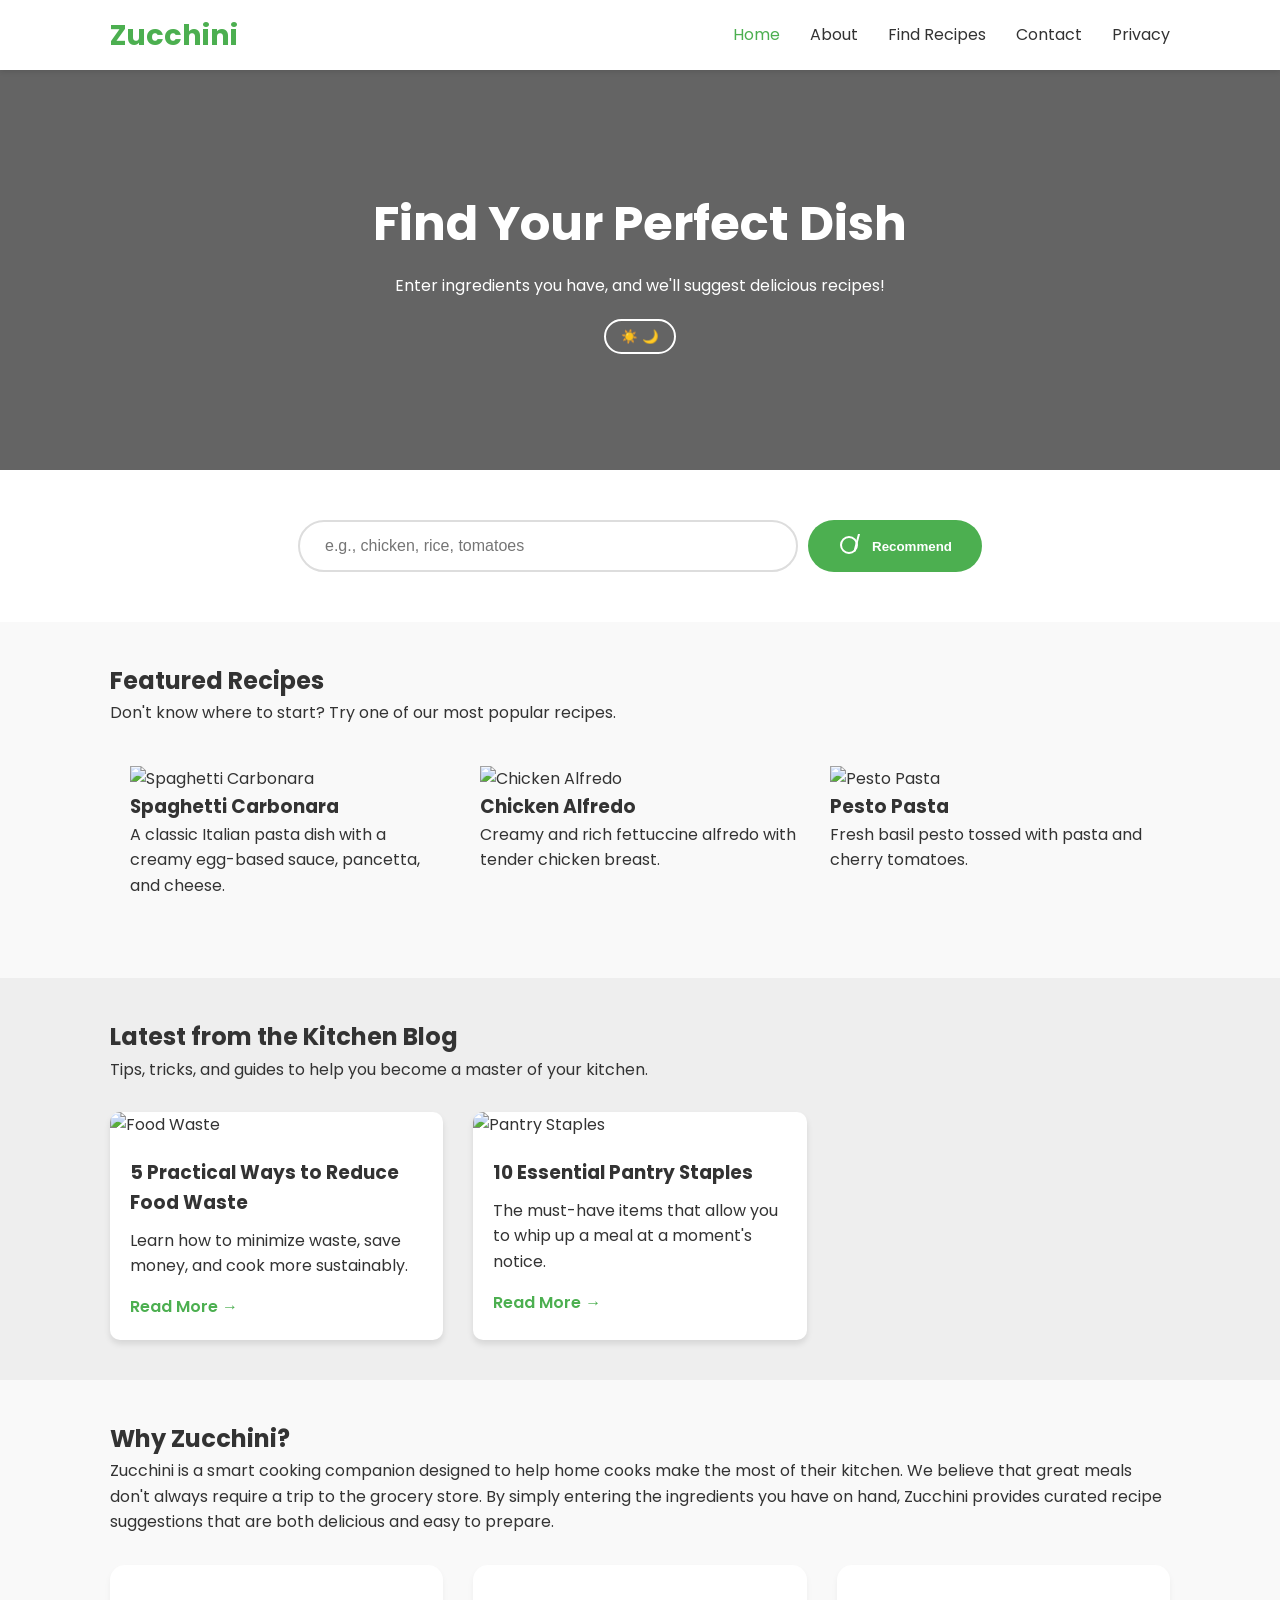
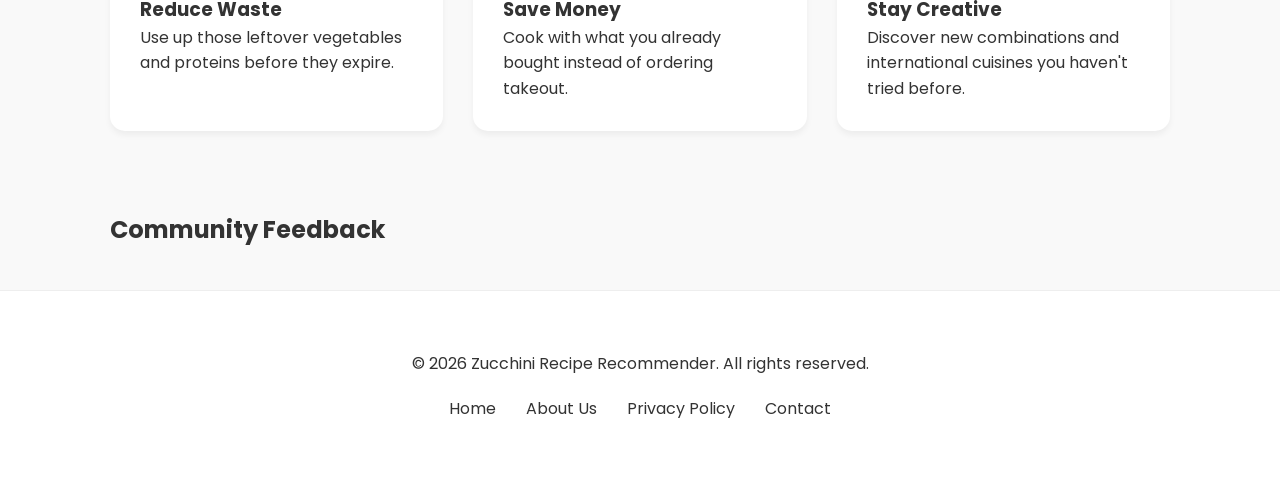
==== commit 62d7d207: "feat: add Google tag (gtag.js) to all HTML files" ====
--- a/index.html
+++ b/index.html
@@ -10,6 +10,15 @@
      crossorigin="anonymous"></script>
     <link rel="stylesheet" href="style.css">
     <link href="https://fonts.googleapis.com/css2?family=Poppins:wght@300;400;600;700&display=swap" rel="stylesheet">
+    <!-- Google tag (gtag.js) -->
+    <script async src="https://www.googletagmanager.com/gtag/js?id=G-Y8RTXT9812"></script>
+    <script>
+      window.dataLayer = window.dataLayer || [];
+      function gtag(){dataLayer.push(arguments);}
+      gtag('js', new Date());
+
+      gtag('config', 'G-Y8RTXT9812');
+    </script>
 </head>
 <body>
     <nav class="navbar">
--- a/style.css
+++ b/style.css
@@ -155,6 +155,12 @@
     padding: 40px 20px;
 }
 
+.card-image {
+    width: 100%;
+    height: 200px;
+    object-fit: cover;
+}
+
 /* Blog/Article Sections */
 .featured-articles {
     background-color: #eee;
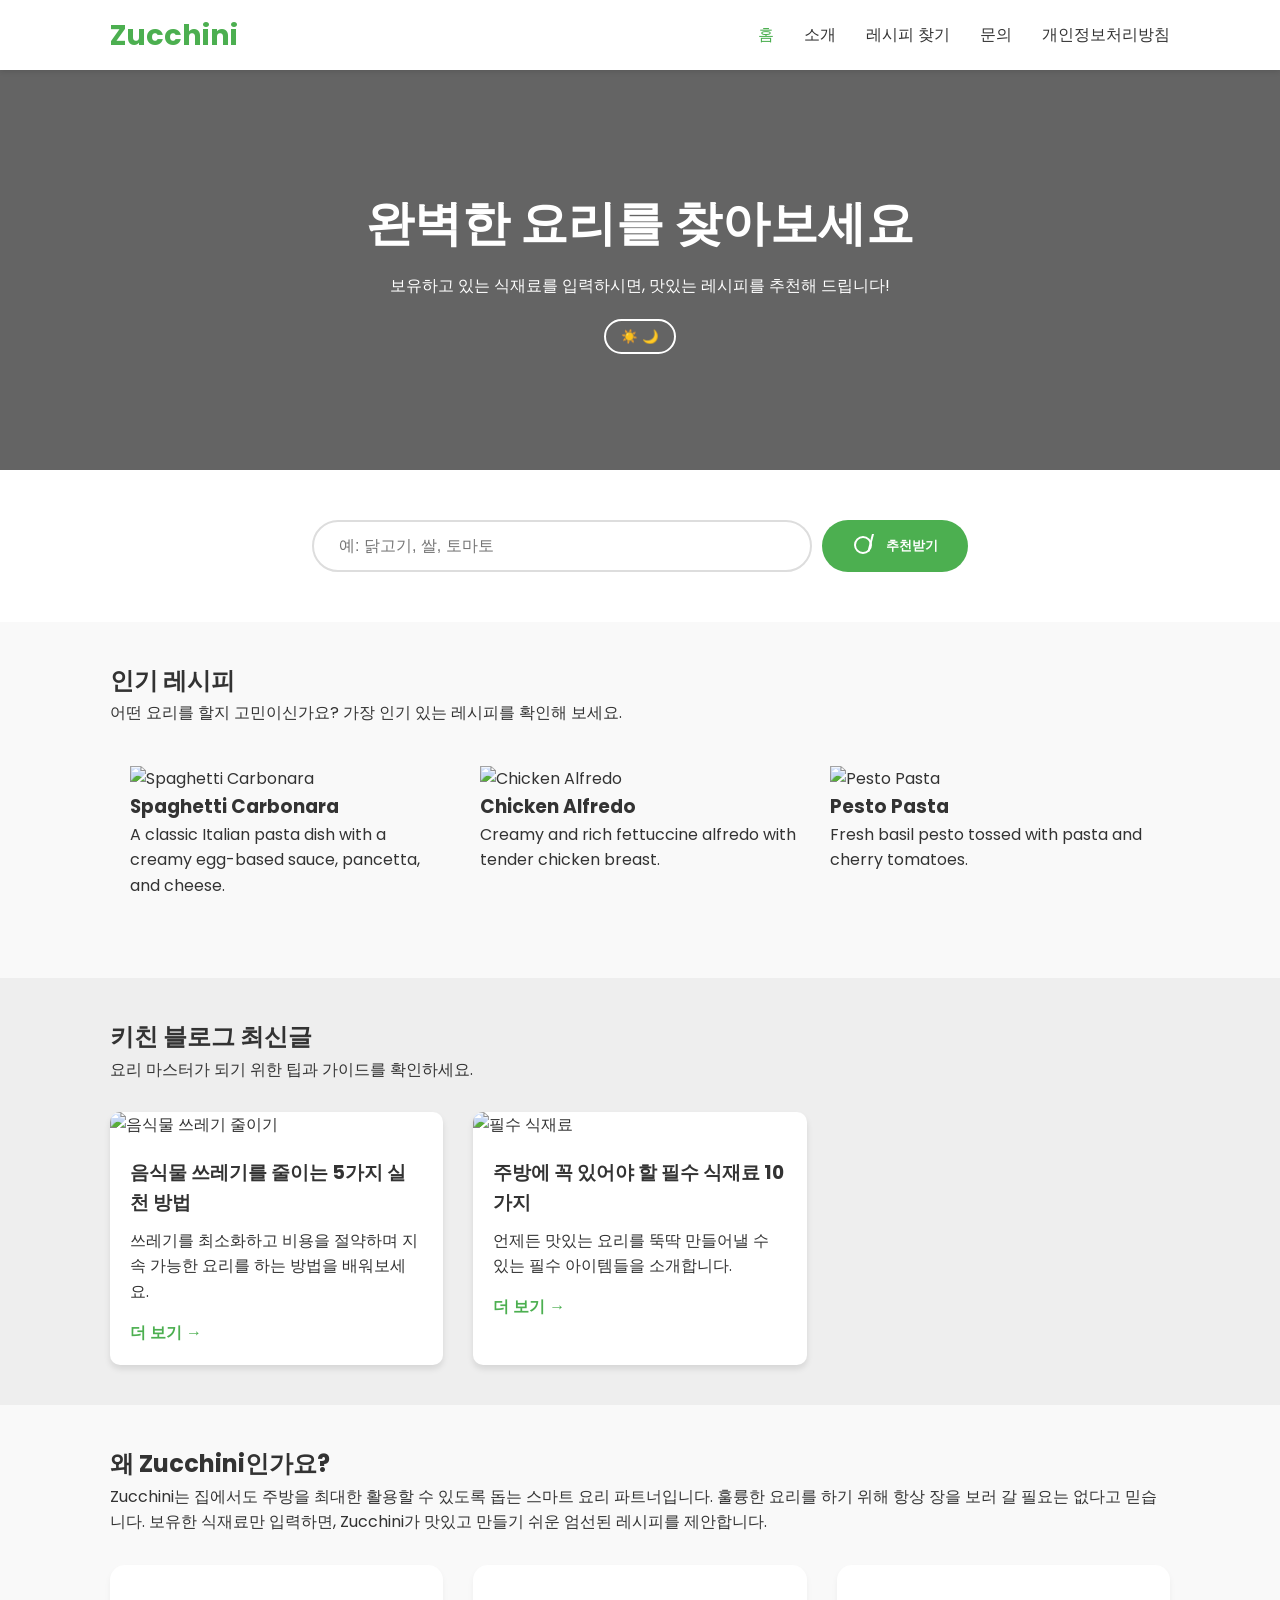
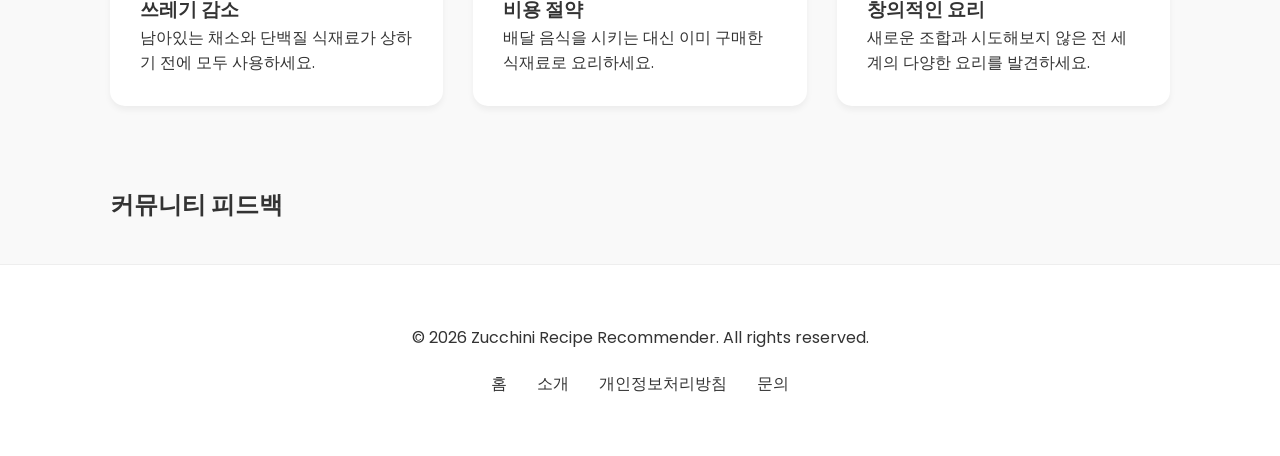
==== commit f3cb151c: "feat: change site language to Korean and translate content" ====
--- a/index.html
+++ b/index.html
@@ -1,10 +1,10 @@
 <!DOCTYPE html>
-<html lang="en">
+<html lang="ko">
 <head>
     <meta charset="UTF-8">
     <meta name="viewport" content="width=device-width, initial-scale=1.0">
-    <title>Zucchini - Smart Ingredient-Based Recipe Recommender</title>
-    <meta name="description" content="Discover delicious recipes based on the ingredients you already have. Zucchini helps you reduce food waste and cook creative meals every day.">
+    <title>Zucchini - 스마트 식재료 기반 레시피 추천 서비스</title>
+    <meta name="description" content="냉장고 속 재료로 맛있는 요리를 발견하세요. Zucchini는 음식물 쓰레기를 줄이고 매일 창의적인 요리를 할 수 있도록 돕습니다.">
     <meta name="google-adsense-account" content="ca-pub-8431660911273311">
     <script async src="https://pagead2.googlesyndication.com/pagead/js/adsbygoogle.js?client=ca-pub-8431660911273311"
      crossorigin="anonymous"></script>
@@ -19,26 +19,33 @@
 
       gtag('config', 'G-Y8RTXT9812');
     </script>
+    <script type="text/javascript">
+        (function(c,l,a,r,i,t,y){
+            c[a]=c[a]||function(){(c[a].q=c[a].q||[]).push(arguments)};
+            t=l.createElement(r);t.async=1;t.src="https://www.clarity.ms/tag/"+i;
+            y=l.getElementsByTagName(r)[0];y.parentNode.insertBefore(t,y);
+        })(window, document, "clarity", "script", "vy486k6vnr");
+    </script>
 </head>
 <body>
     <nav class="navbar">
         <div class="nav-container">
             <a href="index.html" class="nav-logo">Zucchini</a>
             <ul class="nav-links">
-                <li><a href="index.html" class="active">Home</a></li>
-                <li><a href="about.html">About</a></li>
-                <li><a href="#recommend">Find Recipes</a></li>
-                <li><a href="contact.html">Contact</a></li>
-                <li><a href="privacy.html">Privacy</a></li>
+                <li><a href="index.html" class="active">홈</a></li>
+                <li><a href="about.html">소개</a></li>
+                <li><a href="#recommend">레시피 찾기</a></li>
+                <li><a href="contact.html">문의</a></li>
+                <li><a href="privacy.html">개인정보처리방침</a></li>
             </ul>
         </div>
     </nav>
 
     <header>
         <div class="header-content">
-            <h1>Find Your Perfect Dish</h1>
-            <p>Enter ingredients you have, and we'll suggest delicious recipes!</p>
-            <button id="theme-toggle" class="theme-btn" aria-label="Toggle dark mode">
+            <h1>완벽한 요리를 찾아보세요</h1>
+            <p>보유하고 있는 식재료를 입력하시면, 맛있는 레시피를 추천해 드립니다!</p>
+            <button id="theme-toggle" class="theme-btn" aria-label="다크 모드 전환">
                 <span class="icon-sun">☀️</span>
                 <span class="icon-moon">🌙</span>
             </button>
@@ -49,18 +56,18 @@
         <section id="recommend" class="input-section">
             <div class="section-container" style="padding: 0; width: 100%;">
                 <div style="display: flex; gap: 10px; justify-content: center;">
-                    <input type="text" id="ingredient-input" placeholder="e.g., chicken, rice, tomatoes">
+                    <input type="text" id="ingredient-input" placeholder="예: 닭고기, 쌀, 토마토">
                     <button id="recommend-btn">
                         <svg xmlns="http://www.w3.org/2000/svg" width="24" height="24" viewBox="0 0 24 24" fill="none" stroke="currentColor" stroke-width="2" stroke-linecap="round" stroke-linejoin="round" class="feather feather-search"><circle cx="11" cy="11" r="8"></circle><line x1="21" cy="21" x2="16.65" y2="16.65"></line></svg>
-                        <span>Recommend</span>
+                        <span>추천받기</span>
                     </button>
                 </div>
             </div>
         </section>
 
         <section class="section-container">
-            <h2>Featured Recipes</h2>
-            <p>Don't know where to start? Try one of our most popular recipes.</p>
+            <h2>인기 레시피</h2>
+            <p>어떤 요리를 할지 고민이신가요? 가장 인기 있는 레시피를 확인해 보세요.</p>
             <div id="results-container" class="results-grid">
                 <!-- Featured recipes will be inserted here by main.js on load -->
             </div>
@@ -68,23 +75,23 @@
 
         <section class="featured-articles">
             <div class="section-container">
-                <h2>Latest from the Kitchen Blog</h2>
-                <p>Tips, tricks, and guides to help you become a master of your kitchen.</p>
+                <h2>키친 블로그 최신글</h2>
+                <p>요리 마스터가 되기 위한 팁과 가이드를 확인하세요.</p>
                 <div class="article-grid">
                     <article class="article-card">
-                        <img src="https://images.unsplash.com/photo-1542838132-92c53300491e?ixlib=rb-1.2.1&auto=format&fit=crop&w=800&q=80" alt="Food Waste">
+                        <img src="https://images.unsplash.com/photo-1542838132-92c53300491e?ixlib=rb-1.2.1&auto=format&fit=crop&w=800&q=80" alt="음식물 쓰레기 줄이기">
                         <div class="article-card-content">
-                            <h3>5 Practical Ways to Reduce Food Waste</h3>
-                            <p>Learn how to minimize waste, save money, and cook more sustainably.</p>
-                            <a href="blog/how-to-reduce-food-waste.html" class="read-more">Read More &rarr;</a>
+                            <h3>음식물 쓰레기를 줄이는 5가지 실천 방법</h3>
+                            <p>쓰레기를 최소화하고 비용을 절약하며 지속 가능한 요리를 하는 방법을 배워보세요.</p>
+                            <a href="blog/how-to-reduce-food-waste.html" class="read-more">더 보기 &rarr;</a>
                         </div>
                     </article>
                     <article class="article-card">
-                        <img src="https://images.unsplash.com/photo-1584473457406-6240486418e9?ixlib=rb-1.2.1&auto=format&fit=crop&w=800&q=80" alt="Pantry Staples">
+                        <img src="https://images.unsplash.com/photo-1584473457406-6240486418e9?ixlib=rb-1.2.1&auto=format&fit=crop&w=800&q=80" alt="필수 식재료">
                         <div class="article-card-content">
-                            <h3>10 Essential Pantry Staples</h3>
-                            <p>The must-have items that allow you to whip up a meal at a moment's notice.</p>
-                            <a href="blog/essential-pantry-staples.html" class="read-more">Read More &rarr;</a>
+                            <h3>주방에 꼭 있어야 할 필수 식재료 10가지</h3>
+                            <p>언제든 맛있는 요리를 뚝딱 만들어낼 수 있는 필수 아이템들을 소개합니다.</p>
+                            <a href="blog/essential-pantry-staples.html" class="read-more">더 보기 &rarr;</a>
                         </div>
                     </article>
                 </div>
@@ -93,27 +100,27 @@
 
         <section id="about" class="intro-section">
             <div class="section-container">
-                <h2>Why Zucchini?</h2>
-                <p>Zucchini is a smart cooking companion designed to help home cooks make the most of their kitchen. We believe that great meals don't always require a trip to the grocery store. By simply entering the ingredients you have on hand, Zucchini provides curated recipe suggestions that are both delicious and easy to prepare.</p>
+                <h2>왜 Zucchini인가요?</h2>
+                <p>Zucchini는 집에서도 주방을 최대한 활용할 수 있도록 돕는 스마트 요리 파트너입니다. 훌륭한 요리를 하기 위해 항상 장을 보러 갈 필요는 없다고 믿습니다. 보유한 식재료만 입력하면, Zucchini가 맛있고 만들기 쉬운 엄선된 레시피를 제안합니다.</p>
                 <div class="benefits-grid" style="display: grid; grid-template-columns: repeat(auto-fit, minmax(250px, 1fr)); gap: 30px; margin-top: 30px;">
                     <div class="benefit-item" style="background: var(--card-background); padding: 30px; border-radius: 15px; box-shadow: 0 4px 6px rgba(0,0,0,0.05);">
-                        <h3>Reduce Waste</h3>
-                        <p>Use up those leftover vegetables and proteins before they expire.</p>
+                        <h3>쓰레기 감소</h3>
+                        <p>남아있는 채소와 단백질 식재료가 상하기 전에 모두 사용하세요.</p>
                     </div>
                     <div class="benefit-item" style="background: var(--card-background); padding: 30px; border-radius: 15px; box-shadow: 0 4px 6px rgba(0,0,0,0.05);">
-                        <h3>Save Money</h3>
-                        <p>Cook with what you already bought instead of ordering takeout.</p>
+                        <h3>비용 절약</h3>
+                        <p>배달 음식을 시키는 대신 이미 구매한 식재료로 요리하세요.</p>
                     </div>
                     <div class="benefit-item" style="background: var(--card-background); padding: 30px; border-radius: 15px; box-shadow: 0 4px 6px rgba(0,0,0,0.05);">
-                        <h3>Stay Creative</h3>
-                        <p>Discover new combinations and international cuisines you haven't tried before.</p>
+                        <h3>창의적인 요리</h3>
+                        <p>새로운 조합과 시도해보지 않은 전 세계의 다양한 요리를 발견하세요.</p>
                     </div>
                 </div>
             </div>
         </section>
 
         <section class="comments-section section-container">
-            <h2>Community Feedback</h2>
+            <h2>커뮤니티 피드백</h2>
             <div id="disqus_thread"></div>
             <script>
                 (function() {
@@ -131,10 +138,10 @@
         <div class="footer-content">
             <p>&copy; 2026 Zucchini Recipe Recommender. All rights reserved.</p>
             <ul class="footer-links">
-                <li><a href="index.html">Home</a></li>
-                <li><a href="about.html">About Us</a></li>
-                <li><a href="privacy.html">Privacy Policy</a></li>
-                <li><a href="contact.html">Contact</a></li>
+                <li><a href="index.html">홈</a></li>
+                <li><a href="about.html">소개</a></li>
+                <li><a href="privacy.html">개인정보처리방침</a></li>
+                <li><a href="contact.html">문의</a></li>
             </ul>
         </div>
     </footer>
--- a/style.css
+++ b/style.css
@@ -159,6 +159,7 @@
     width: 100%;
     height: 200px;
     object-fit: cover;
+    
 }
 
 /* Blog/Article Sections */
